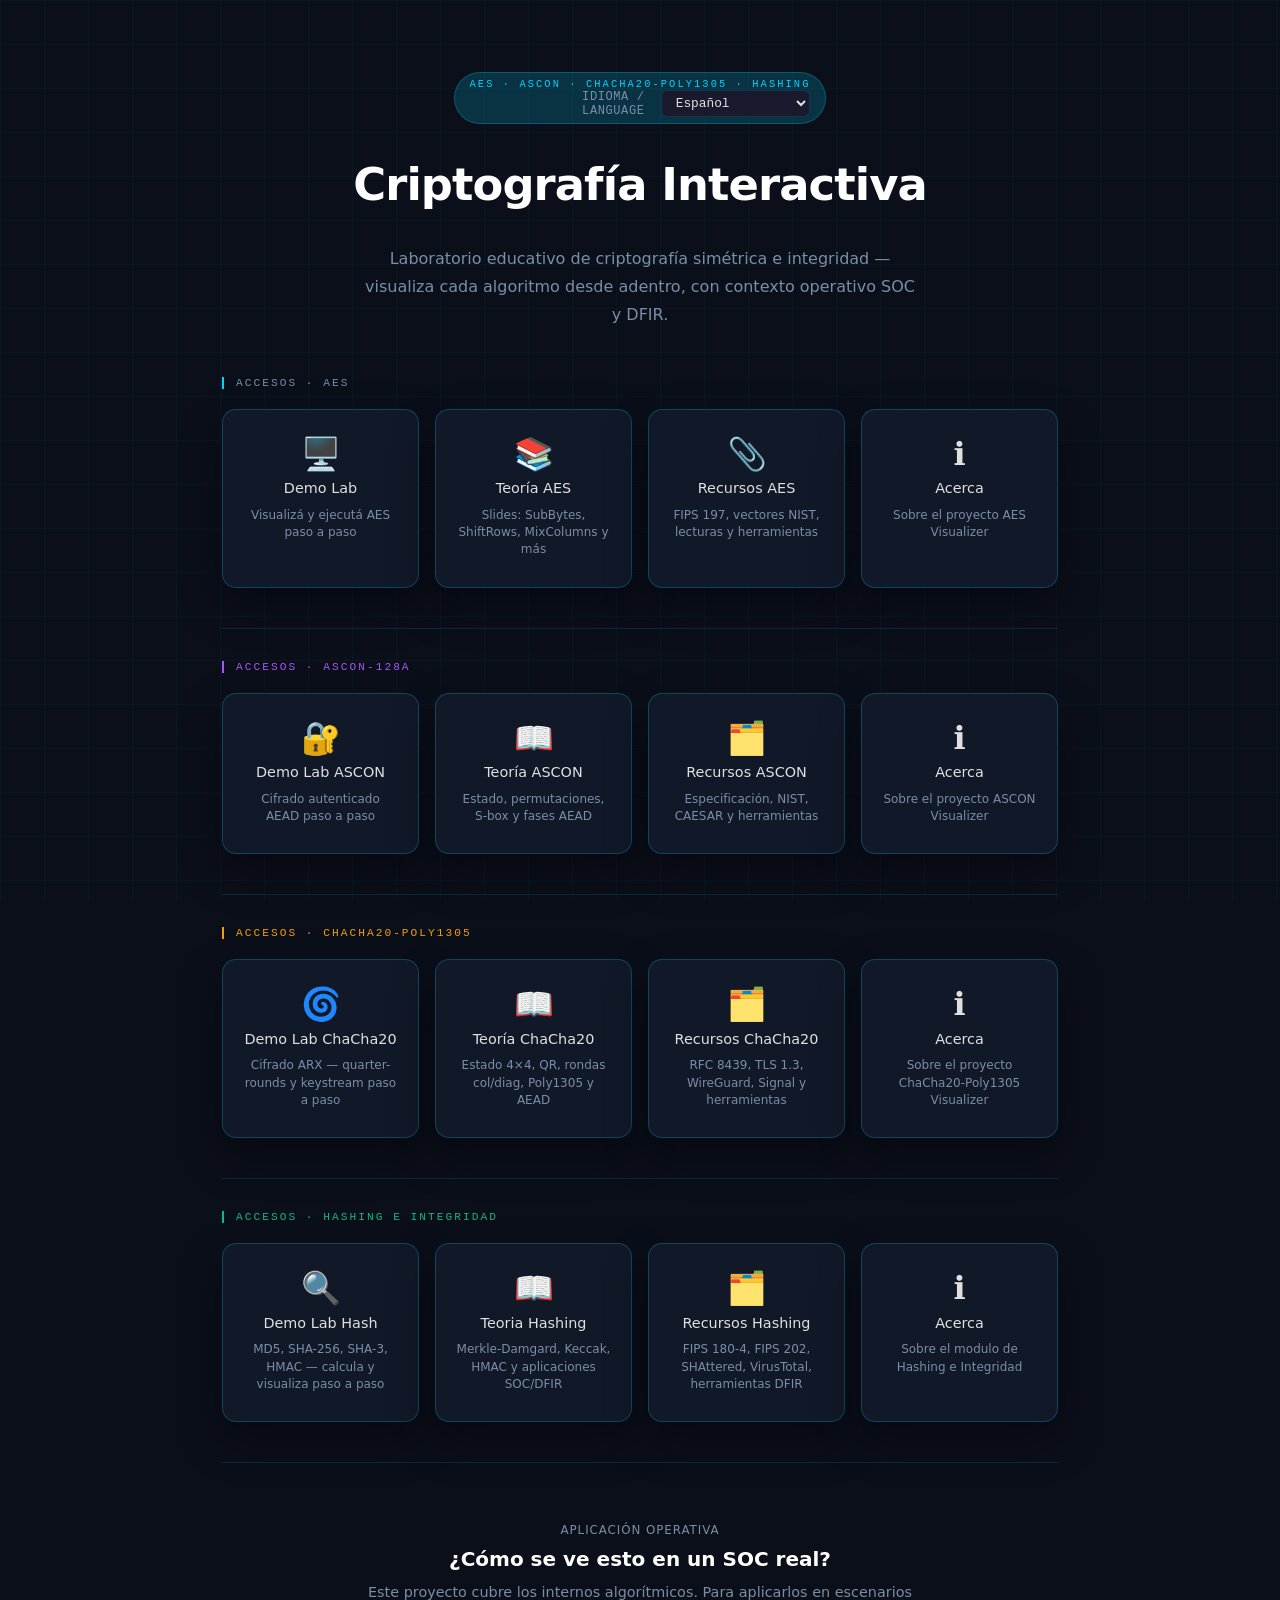
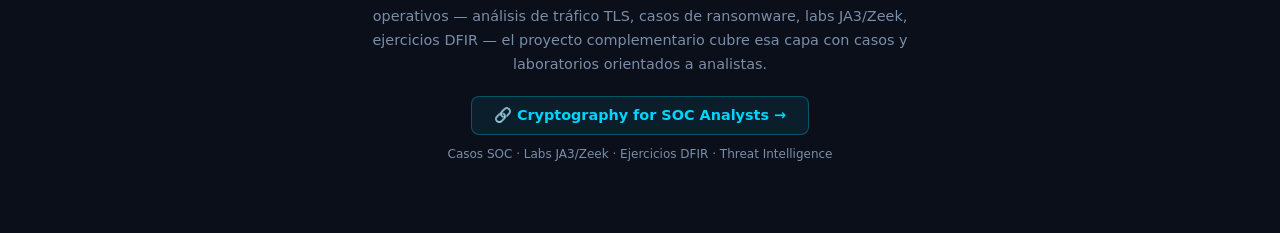
==== web/index.html @ 9fea6816 "feat: initial release — 4 módulos criptografía interactiva con KaTeX" ====
<!DOCTYPE html>
<html lang="es">
<head>
  <meta charset="UTF-8">
  <meta name="viewport" content="width=device-width, initial-scale=1.0">
  <title>Criptografía Interactiva — AES · ASCON · ChaCha20 · Hashing</title>
  <link rel="stylesheet" href="styles.css">
  <script defer src="i18n.js"></script>
</head>
<body>

  <div class="bg-grid" aria-hidden="true"></div>

  <div class="container">

    <!-- ── Sección AES ── -->
    <header class="hero">
      <div class="hero-badge">AES &middot; ASCON &middot; ChaCha20-Poly1305 &middot; Hashing</div>
      <h1>Criptografía Interactiva</h1>
      <p>Laboratorio educativo de criptografía simétrica e integridad — visualiza cada algoritmo desde adentro, con contexto operativo SOC y DFIR.</p>
    </header>

    <main>
      <p class="accesos-label">Accesos · AES</p>
      <nav class="card-grid">

        <a href="aes-demo.html" class="card">
          <span class="card-icon">🖥️</span>
          <span class="card-label">Demo Lab</span>
          <span class="card-desc">Visualizá y ejecutá AES paso a paso</span>
        </a>

        <a href="aes-teoria.html" class="card">
          <span class="card-icon">📚</span>
          <span class="card-label">Teoría AES</span>
          <span class="card-desc">Slides: SubBytes, ShiftRows, MixColumns y más</span>
        </a>

        <a href="aes-recursos.html" class="card">
          <span class="card-icon">📎</span>
          <span class="card-label">Recursos AES</span>
          <span class="card-desc">FIPS 197, vectores NIST, lecturas y herramientas</span>
        </a>

        <button class="card" onclick="document.getElementById('modal-aes').classList.add('open')">
          <span class="card-icon">ℹ️</span>
          <span class="card-label">Acerca</span>
          <span class="card-desc">Sobre el proyecto AES Visualizer</span>
        </button>

      </nav>

      <!-- ── Separador ── -->
      <hr class="hub-divider">

      <!-- ── Sección ASCON ── -->
      <p class="accesos-label accesos-label--ascon">Accesos · ASCON-128a</p>
      <nav class="card-grid">

        <a href="ascon-demo.html" class="card card--ascon">
          <span class="card-icon">🔐</span>
          <span class="card-label">Demo Lab ASCON</span>
          <span class="card-desc">Cifrado autenticado AEAD paso a paso</span>
        </a>

        <a href="ascon-teoria.html" class="card card--ascon">
          <span class="card-icon">📖</span>
          <span class="card-label">Teoría ASCON</span>
          <span class="card-desc">Estado, permutaciones, S-box y fases AEAD</span>
        </a>

        <a href="ascon-recursos.html" class="card card--ascon">
          <span class="card-icon">🗂️</span>
          <span class="card-label">Recursos ASCON</span>
          <span class="card-desc">Especificación, NIST, CAESAR y herramientas</span>
        </a>

        <button class="card card--ascon" onclick="document.getElementById('modal-ascon').classList.add('open')">
          <span class="card-icon">ℹ️</span>
          <span class="card-label">Acerca</span>
          <span class="card-desc">Sobre el proyecto ASCON Visualizer</span>
        </button>

      </nav>

      <!-- ── Separador ── -->
      <hr class="hub-divider">

      <!-- ── Sección ChaCha20-Poly1305 ── -->
      <p class="accesos-label accesos-label--chacha">Accesos · ChaCha20-Poly1305</p>
      <nav class="card-grid">

        <a href="chacha20-demo.html" class="card card--chacha">
          <span class="card-icon">🌀</span>
          <span class="card-label">Demo Lab ChaCha20</span>
          <span class="card-desc">Cifrado ARX — quarter-rounds y keystream paso a paso</span>
        </a>

        <a href="chacha20-teoria.html" class="card card--chacha">
          <span class="card-icon">📖</span>
          <span class="card-label">Teoría ChaCha20</span>
          <span class="card-desc">Estado 4×4, QR, rondas col/diag, Poly1305 y AEAD</span>
        </a>

        <a href="chacha20-recursos.html" class="card card--chacha">
          <span class="card-icon">🗂️</span>
          <span class="card-label">Recursos ChaCha20</span>
          <span class="card-desc">RFC 8439, TLS 1.3, WireGuard, Signal y herramientas</span>
        </a>

        <button class="card card--chacha" onclick="document.getElementById('modal-chacha').classList.add('open')">
          <span class="card-icon">ℹ️</span>
          <span class="card-label">Acerca</span>
          <span class="card-desc">Sobre el proyecto ChaCha20-Poly1305 Visualizer</span>
        </button>

      </nav>

      <!-- ── Separador ── -->
      <hr class="hub-divider">

      <!-- ── Sección Hashing ── -->
      <p class="accesos-label accesos-label--hash">Accesos · Hashing e Integridad</p>
      <nav class="card-grid">

        <a href="hash-demo.html" class="card card--hash">
          <span class="card-icon">🔍</span>
          <span class="card-label">Demo Lab Hash</span>
          <span class="card-desc">MD5, SHA-256, SHA-3, HMAC — calcula y visualiza paso a paso</span>
        </a>

        <a href="hash-teoria.html" class="card card--hash">
          <span class="card-icon">📖</span>
          <span class="card-label">Teoria Hashing</span>
          <span class="card-desc">Merkle-Damgard, Keccak, HMAC y aplicaciones SOC/DFIR</span>
        </a>

        <a href="hash-recursos.html" class="card card--hash">
          <span class="card-icon">🗂️</span>
          <span class="card-label">Recursos Hashing</span>
          <span class="card-desc">FIPS 180-4, FIPS 202, SHAttered, VirusTotal, herramientas DFIR</span>
        </a>

        <button class="card card--hash" onclick="document.getElementById('modal-hash').classList.add('open')">
          <span class="card-icon">ℹ️</span>
          <span class="card-label">Acerca</span>
          <span class="card-desc">Sobre el modulo de Hashing e Integridad</span>
        </button>

      </nav>

      <!-- ── Sección puente — proyecto complementario ── -->
      <hr class="hub-divider">

      <div style="text-align:center;padding:28px 16px 8px">
        <p style="font-size:.74rem;text-transform:uppercase;letter-spacing:.08em;color:var(--muted);margin-bottom:10px">
          Aplicación operativa
        </p>
        <h2 style="font-size:1.25rem;font-weight:700;margin-bottom:10px">
          ¿Cómo se ve esto en un SOC real?
        </h2>
        <p style="color:var(--muted);font-size:.9rem;max-width:560px;margin:0 auto 20px;line-height:1.65">
          Este proyecto cubre los internos algorítmicos. Para aplicarlos en escenarios operativos —
          análisis de tráfico TLS, casos de ransomware, labs JA3/Zeek, ejercicios DFIR —
          el proyecto complementario cubre esa capa con casos y laboratorios orientados a analistas.
        </p>
        <a href="https://xavimape.github.io/clase-criptografia/index.html"
           target="_blank" rel="noopener"
           style="display:inline-flex;align-items:center;gap:8px;background:rgba(0,212,255,.08);border:1px solid rgba(0,212,255,.3);color:var(--accent);text-decoration:none;padding:10px 22px;border-radius:8px;font-weight:600;font-size:.9rem;transition:background .15s"
           onmouseover="this.style.background='rgba(0,212,255,.15)'"
           onmouseout="this.style.background='rgba(0,212,255,.08)'">
          🔗 Cryptography for SOC Analysts →
        </a>
        <p style="font-size:.75rem;color:var(--muted);margin-top:12px">
          Casos SOC · Labs JA3/Zeek · Ejercicios DFIR · Threat Intelligence
        </p>
      </div>

    </main>

  </div>

  <!-- ── Modal Acerca AES ── -->
  <div class="modal-overlay" id="modal-aes"
       onclick="if(event.target===this)this.classList.remove('open')">
    <div class="modal-box">
      <button class="modal-close" onclick="document.getElementById('modal-aes').classList.remove('open')" aria-label="Cerrar">×</button>
      <div class="hero-badge">Acerca del proyecto</div>
      <h2>AES Visualizer</h2>
      <div class="prose">
        <p>
          Laboratorio educativo para comprender el funcionamiento interno del
          Advanced Encryption Standard. El objetivo es hacer visible lo que AES
          hace a cada byte en cada ronda: cómo la S-box transforma cada valor,
          cómo ShiftRows redistribuye posiciones, qué hace MixColumns sobre GF(2⁸)
          y cómo AddRoundKey incorpora el material de clave.
        </p>
        <p>
          El modo <strong>Comparación</strong> permite observar el <em>efecto avalancha</em>:
          un cambio de un solo bit en la clave o el plaintext produce diferencias que se
          propagan hasta afectar prácticamente todos los bits del ciphertext al finalizar
          las rondas.
        </p>
        <p>
          Funciona completamente en el navegador — sin backend, sin dependencias externas.
          Implementación pura en JavaScript, matemáticamente equivalente
          a la versión Python/Tkinter de escritorio.
        </p>
      </div>
    </div>
  </div>

  <!-- ── Modal Acerca ASCON ── -->
  <div class="modal-overlay" id="modal-ascon"
       onclick="if(event.target===this)this.classList.remove('open')">
    <div class="modal-box" style="border-color: var(--accent-ascon-border);">
      <button class="modal-close" onclick="document.getElementById('modal-ascon').classList.remove('open')" aria-label="Cerrar">×</button>
      <div class="hero-badge hero-badge--ascon">Acerca del proyecto</div>
      <h2>ASCON-128a Visualizer</h2>
      <div class="prose">
        <p>
          Laboratorio educativo para comprender el cifrado autenticado ASCON-128a
          (AEAD — Authenticated Encryption with Associated Data). Ganador de la
          competencia CAESAR 2019 y finalista del proceso NIST Lightweight Cryptography.
        </p>
        <p>
          ASCON opera sobre un estado interno de 320 bits dividido en cinco registros
          de 64 bits (x0–x4). Las permutaciones <strong>pa</strong> (12 rondas) y
          <strong>pb</strong> (6 rondas) aplican constante de ronda, S-box de 5 bits
          y capa de difusión lineal para lograr confusión y difusión.
        </p>
        <p>
          El visualizador permite observar cada fase: Inicialización, Absorción de
          Datos Asociados, Cifrado y Finalización, con el estado interno visible
          en cada paso. Sin backend, sin dependencias externas.
        </p>
      </div>
    </div>
  </div>


  <!-- ── Modal Acerca ChaCha20 ── -->
  <div class="modal-overlay" id="modal-chacha"
       onclick="if(event.target===this)this.classList.remove('open')">
    <div class="modal-box" style="border-color: var(--accent-chacha-border);">
      <button class="modal-close" onclick="document.getElementById('modal-chacha').classList.remove('open')" aria-label="Cerrar">×</button>
      <div class="hero-badge hero-badge--chacha">Acerca del proyecto</div>
      <h2>ChaCha20-Poly1305 Visualizer</h2>
      <div class="prose">
        <p>
          Laboratorio educativo para comprender el cifrado AEAD ChaCha20-Poly1305,
          estándar IETF (RFC 8439) utilizado en TLS 1.3, WireGuard y Signal.
        </p>
        <p>
          ChaCha20 opera sobre un estado de 16 palabras de 32 bits usando únicamente
          sumas, rotaciones y XOR (ARX). Poly1305 proporciona autenticación mediante
          evaluación polinomial en GF(2¹³⁰ − 5).
        </p>
        <p>
          El visualizador muestra cada double-round (columnas + diagonales) sobre la
          matriz 4×4, permitiendo observar cómo un cambio de 1 bit en la clave se
          propaga a todo el estado en pocas rondas.
        </p>
      </div>
    </div>
  </div>


  <!-- ── Modal Acerca Hash ── -->
  <div class="modal-overlay" id="modal-hash"
       onclick="if(event.target===this)this.classList.remove('open')">
    <div class="modal-box" style="border-color: var(--accent-hash-border);">
      <button class="modal-close" onclick="document.getElementById('modal-hash').classList.remove('open')" aria-label="Cerrar">×</button>
      <div class="hero-badge" style="background:rgba(16,185,129,0.12);border-color:rgba(16,185,129,0.3);color:var(--accent-hash)">Acerca del proyecto</div>
      <h2>Hashing e Integridad</h2>
      <div class="prose">
        <p>
          Laboratorio educativo para comprender el funcionamiento interno de las
          funciones hash criptograficas: MD5, SHA-256, SHA3-256 y HMAC-SHA256.
        </p>
        <p>
          El modulo incluye visualizacion paso a paso del proceso de hashing,
          demostracion del <strong>efecto avalancha</strong> (como 1 bit de diferencia
          en la entrada cambia ~50% del digest), y una guia sobre el rol del hashing
          en contextos operativos: IOCs en threat intel, cadena de custodia DFIR,
          deteccion por hash en SIEM/EDR y HMAC en autenticacion de APIs.
        </p>
        <p>
          Las implementaciones son pedagogicas y no deben usarse en produccion.
          Para produccion usar <code>hashlib</code>, OpenSSL o la Web Crypto API.
        </p>
      </div>
    </div>
  </div>

</body>
</html>
                                                                                                                                                                                                                                                                                                                                                                                                                                                                                                                                                                                                                                                                                                                                                                                                                                                                                                                                                                                                                                                                                                                                                                                                                                                                                                                                                                                                                                                                                                                                                                                                                                                                                                                                                                                                                                                                                                                                                                                                                                                                                                                                                                                                                                                                                                                                                                                                                                                                                                                                                                                                                                                                                                                                                                                                                                                                                                                                                                                                                                                                                                                                                                                                                                                                                                                                                                                                                                                                                                                                                                                                                                                                                                                                                                                                                                                                                                                                                                                                                                                                                                                                                                                                                                                                                                                                                                                                                                                                                                                                                                                                                                                                                                                                                                                                                                                                                                                                                                                                                                                                                                                                                                                                                                                                                                                                                                                                                                                                                                                                                                                                                                                                                                                                                                                                                                                                                                                                                                                                                                                                                                                                                                                                                                                                                                                                                                                              
---- web/styles.css ----
/* =============================================
   AES Visualizer — Estilos globales
   Tema: Dark Cyber / Terminal
   Coherente con clase-criptografia (xavimape)
   ============================================= */

:root {
  /* Paleta idéntica a clase-criptografia */
  --bg:            #0b0f1a;
  --bg2:           #111827;
  --panel:         rgba(17, 24, 39, 0.85);
  --panel-strong:  rgba(12, 18, 28, 0.96);
  --accent:        #00d4ff;
  --accent-glow:   rgba(0, 212, 255, 0.18);
  --accent-border: rgba(0, 212, 255, 0.25);
  --accent-2:      #f6c177;
  --danger:        #f17a7a;
  --ok:            #82d173;
  --text:          #e0e0e0;
  --text-white:    #ffffff;
  --muted:         #7a8ea8;
  --line:          rgba(0, 212, 255, 0.14);
  --shadow:        0 18px 42px rgba(0, 0, 0, 0.4);
  --radius:        14px;
  --mono:          'Consolas', 'Courier New', monospace;
  --sans:          'Segoe UI', system-ui, -apple-system, sans-serif;
  color-scheme: dark;
}

/* ── Reset ── */
*, *::before, *::after {
  box-sizing: border-box;
  margin: 0;
  padding: 0;
}

/* ── Base ── */
body {
  font-family: var(--sans);
  background-color: var(--bg);
  color: var(--text);
  min-height: 100vh;
  overflow-x: hidden;
  -webkit-font-smoothing: antialiased;
}

a {
  color: var(--accent);
  text-decoration: none;
  transition: color 0.2s ease;
}
a:hover { color: var(--text-white); }

/* ── Fondo cuadrícula cyber (idéntico a clase-criptografia) ── */
.bg-grid {
  position: fixed;
  inset: 0;
  background-image:
    linear-gradient(rgba(0, 212, 255, 0.04) 1px, transparent 1px),
    linear-gradient(90deg, rgba(0, 212, 255, 0.04) 1px, transparent 1px);
  background-size: 44px 44px;
  pointer-events: none;
  z-index: 0;
}

/* ── Contenedor principal ── */
.page-shell {
  position: relative;
  z-index: 1;
  width: min(1480px, calc(100% - 32px));
  margin: 0 auto;
  padding: 32px 0 56px;
}

/* ── Hero ── */
.hero {
  display: flex;
  justify-content: space-between;
  gap: 20px;
  align-items: flex-end;
  padding: 20px 0 28px;
}

/* Back link al repo padre */
.section-back {
  display: inline-flex;
  align-items: center;
  gap: 0.35rem;
  margin-bottom: 1.25rem;
  font-family: var(--mono);
  font-size: 0.7rem;
  letter-spacing: 0.1em;
  text-transform: uppercase;
  color: var(--muted);
  text-decoration: none;
  transition: color 0.2s ease;
}
.section-back:hover { color: var(--accent); }

/* Badge estilo terminal */
.hero-badge {
  display: inline-block;
  font-family: var(--mono);
  font-size: 0.65rem;
  letter-spacing: 0.2em;
  color: var(--accent);
  border: 1px solid var(--accent-border);
  background: var(--accent-glow);
  padding: 0.3rem 0.9rem;
  border-radius: 2rem;
  margin-bottom: 1rem;
  text-transform: uppercase;
}

.eyebrow {
  margin: 0 0 8px;
  text-transform: uppercase;
  letter-spacing: 0.22em;
  color: var(--accent);
  font-size: 0.78rem;
}

h1 {
  font-size: clamp(2rem, 4vw, 3.2rem);
  font-weight: 700;
  color: var(--text-white);
  letter-spacing: -0.02em;
  line-height: 1.1;
}

.hero-copy {
  max-width: 70ch;
  color: var(--muted);
  line-height: 1.65;
  margin: 14px 0 0;
  font-size: 0.98rem;
}

.hero-tools {
  display: grid;
  gap: 12px;
  justify-items: end;
}

.lang-switch,
.speed-control,
.field-grid label {
  display: grid;
  gap: 8px;
}

/* ── Formularios ── */
select, input, button { font: inherit; }

select, input {
  width: 100%;
  padding: 11px 12px;
  border: 1px solid var(--line);
  border-radius: 10px;
  color: var(--text);
  background: rgba(4, 12, 20, 0.78);
  outline: none;
  transition: border-color 0.2s ease, box-shadow 0.2s ease;
}
input:focus, select:focus {
  border-color: rgba(0, 212, 255, 0.7);
  box-shadow: 0 0 0 3px rgba(0, 212, 255, 0.1);
}

/* ── Layout principal ── */
.layout {
  display: grid;
  gap: 18px;
  grid-template-columns: 1.06fr 1.35fr;
  align-items: start;
}

/* ── Tabs ── */
.tabs {
  grid-column: 1 / -1;
  display: flex;
  flex-wrap: wrap;
  gap: 10px;
}

.tab-btn {
  border: 1px solid var(--line);
  background: rgba(255, 255, 255, 0.04);
  color: var(--text);
  border-radius: 999px;
  padding: 10px 20px;
  cursor: pointer;
  transition: border-color 0.2s, background 0.2s, color 0.2s;
}
.tab-btn:hover {
  border-color: var(--accent-border);
  background: var(--accent-glow);
  color: var(--text-white);
}
.tab-btn.active {
  border-color: rgba(0, 212, 255, 0.55);
  background: rgba(0, 212, 255, 0.14);
  color: var(--accent);
}

/* ── Cards ── */
.card, .mini-card {
  border: 1px solid var(--line);
  border-radius: var(--radius);
  background: linear-gradient(180deg, var(--panel), var(--panel-strong));
  box-shadow: var(--shadow);
  backdrop-filter: blur(12px);
}
.card { padding: 18px; }

/* Columnas del grid */
.controls, .compare { grid-column: 1; }
.viz, .guide        { grid-column: 2; }
.glossary           { grid-column: 1 / -1; }
.learn-tabs         { grid-column: 1 / -1; }
.guide              { min-height: 300px; }

/* ── Campos ── */
.field-grid {
  display: grid;
  gap: 14px;
  grid-template-columns: repeat(2, minmax(0, 1fr));
}
.span-2 { grid-column: span 2; }

/* ── Botones ── */
.button-row {
  display: flex;
  flex-wrap: wrap;
  gap: 10px;
  margin-top: 14px;
}
.button-row.compact { margin-top: 0; }

button {
  border: 1px solid var(--line);
  background: rgba(255, 255, 255, 0.04);
  color: var(--text);
  border-radius: 10px;
  padding: 10px 14px;
  cursor: pointer;
  transition: transform 0.15s ease, border-color 0.15s ease, background 0.15s ease;
}
button:hover {
  transform: translateY(-1px);
  border-color: var(--accent-border);
  background: var(--accent-glow);
}
button.primary {
  background: linear-gradient(135deg, rgba(0, 212, 255, 0.22), rgba(246, 193, 119, 0.14));
  border-color: rgba(0, 212, 255, 0.38);
}

/* ── Sección cabecera ── */
.section-head {
  display: flex;
  justify-content: space-between;
  gap: 12px;
  align-items: center;
  margin-bottom: 14px;
}

h2 {
  font-size: 1rem;
  font-weight: 600;
  color: var(--text-white);
}

h3 {
  font-size: 0.85rem;
  font-weight: 600;
  color: var(--accent);
  margin-bottom: 6px;
}

/* ── Status pills ── */
.status-row {
  display: flex;
  flex-wrap: wrap;
  gap: 10px;
  margin: 12px 0 14px;
}
.status-pill {
  padding: 8px 12px;
  border-radius: 999px;
  border: 1px solid var(--line);
  background: rgba(255, 255, 255, 0.03);
  color: var(--muted);
  font-family: var(--mono);
  font-size: 0.85rem;
}

/* ── Chips ── */
.chip-row {
  display: flex;
  flex-wrap: wrap;
  gap: 10px;
}
.chip {
  padding: 6px 12px;
  border: 1px solid var(--line);
  border-radius: 999px;
  background: rgba(255, 255, 255, 0.03);
  color: var(--muted);
  font-size: 0.85rem;
}

/* ── Matrix / visualización ── */
.matrix-grid {
  display: grid;
  grid-template-columns: 1fr 160px 1fr;
  gap: 14px;
}
.matrix-panel, .mini-card { padding: 14px; }
.arrow-panel {
  display: grid;
  place-items: center;
  gap: 10px;
  text-align: center;
}
.arrow { font-size: 1.7rem; color: var(--accent); }
.phase-tag {
  color: var(--accent-2);
  font-weight: 700;
  letter-spacing: 0.04em;
  text-transform: uppercase;
  font-size: 0.82rem;
}
.matrix {
  font-family: var(--mono);
  font-size: 0.92rem;
  line-height: 1.7;
  white-space: pre;
  overflow-x: auto;
  margin: 8px 0 0;
  color: #a8d8ea;
}
.subgrid {
  display: grid;
  gap: 14px;
  grid-template-columns: 1fr 1.15fr;
  margin-top: 14px;
}

/* ── Prose ── */
.prose {
  color: var(--muted);
  line-height: 1.72;
  font-size: 0.95rem;
}
.prose p { margin: 0 0 10px; }
.prose a { color: var(--accent); }

/* ── Changes ── */
.changes { display: grid; gap: 8px; }
.change-item {
  padding: 10px 12px;
  border: 1px solid var(--line);
  border-radius: 10px;
  background: rgba(255, 255, 255, 0.03);
  font-family: var(--mono);
  font-size: 0.85rem;
}

/* ── Compare output ── */
.compare-grid { margin-top: 8px; }
.output {
  margin-top: 14px;
  padding: 14px;
  border-radius: 12px;
  border: 1px solid var(--line);
  background: rgba(4, 12, 20, 0.82);
  font-family: var(--mono);
  font-size: 0.85rem;
  white-space: pre-wrap;
  min-height: 200px;
  color: #a8d8ea;
}

/* ── Learn sub-nav ── */
.learn-tabs {
  /* La visibilidad se controla únicamente con el atributo hidden en tabs.js */
  flex-wrap: wrap;
  gap: 10px;
  margin-bottom: 4px;
}
.learn-btn {
  border: 1px solid var(--line);
  background: rgba(255, 255, 255, 0.04);
  color: var(--text);
  border-radius: 999px;
  padding: 8px 16px;
  cursor: pointer;
  transition: border-color 0.2s, background 0.2s, color 0.2s;
}
.learn-btn:hover {
  border-color: var(--accent-border);
  background: var(--accent-glow);
}
.learn-btn.active {
  border-color: rgba(0, 212, 255, 0.55);
  background: rgba(0, 212, 255, 0.12);
  color: var(--accent);
}

/* ── Glosario ── */
.glossary-tools {
  margin: 8px 0 14px;
  display: grid;
  gap: 12px;
}
.glossary-filter { display: grid; gap: 8px; }
.category-row {
  display: flex;
  flex-wrap: wrap;
  gap: 10px;
}
.category-btn {
  border: 1px solid var(--line);
  background: rgba(255, 255, 255, 0.04);
  color: var(--text);
  border-radius: 999px;
  padding: 7px 12px;
  cursor: pointer;
  transition: border-color 0.2s, background 0.2s, color 0.2s;
}
.category-btn.active {
  border-color: rgba(0, 212, 255, 0.55);
  background: rgba(0, 212, 255, 0.12);
  color: var(--accent);
}
.glossary-grid {
  display: grid;
  gap: 14px;
  grid-template-columns: repeat(auto-fit, minmax(260px, 1fr));
}

/* ── Guía educativa ── */
.guide-content { display: grid; gap: 14px; }
.guide-card {
  border: 1px solid var(--line);
  border-radius: 14px;
  padding: 14px;
  background: rgba(255, 255, 255, 0.02);
}
.guide-card h3 { margin-bottom: 8px; }
.glossary-card {
  display: grid;
  gap: 10px;
  border: 1px solid var(--line);
  border-radius: 14px;
  padding: 14px;
  background: rgba(255, 255, 255, 0.02);
}
.glossary-card h3 {
  display: flex;
  align-items: center;
  gap: 8px;
}
.tag {
  padding: 4px 8px;
  border-radius: 999px;
  background: rgba(0, 212, 255, 0.12);
  color: var(--accent);
  font-size: 0.75rem;
  border: 1px solid rgba(0, 212, 255, 0.2);
}
.formula {
  padding: 10px 12px;
  border-left: 3px solid var(--accent);
  background: rgba(0, 212, 255, 0.06);
  border-radius: 0 8px 8px 0;
  font-family: var(--mono);
  font-size: 0.85rem;
  overflow-x: auto;
  color: #a8d8ea;
}

/* ═══════════════════════════════════════════════
   HUB PAGE — estilos tipo clase-criptografia
   ═══════════════════════════════════════════════ */

/* Contenedor hub (más estrecho que page-shell) */
.container {
  position: relative;
  z-index: 1;
  max-width: 900px;
  margin: 0 auto;
  padding: 4.5rem 2rem 4rem;
}

/* Hero hub */
.container .hero {
  text-align: center;
  flex-direction: column;
  align-items: center;
  padding: 0 0 3rem;
  margin-bottom: 0;
}

.container h1 {
  font-size: clamp(1.8rem, 5vw, 2.8rem);
  margin-bottom: 1rem;
}

.container .hero p {
  max-width: 560px;
  margin: 0 auto;
  color: var(--muted);
  font-size: 1rem;
  line-height: 1.75;
}

/* Sección ACCESOS — label estilo terminal */
.accesos-label {
  font-family: var(--mono);
  font-size: 0.7rem;
  font-weight: 400;
  text-transform: uppercase;
  letter-spacing: 0.18em;
  color: var(--muted);
  margin-bottom: 1.25rem;
  padding-left: 0.75rem;
  border-left: 2px solid var(--accent);
  line-height: normal;
}

/* Card grid (hub + recursos) */
.card-grid {
  display: grid;
  grid-template-columns: repeat(auto-fill, minmax(190px, 1fr));
  gap: 1rem;
  list-style: none;
}

/* Card individual */
.card-grid .card {
  display: flex;
  flex-direction: column;
  align-items: center;
  gap: 0.65rem;
  padding: 1.75rem 1.25rem;
  background: var(--bg2);
  border: 1px solid var(--accent-border);
  border-radius: var(--radius);
  color: var(--text);
  text-decoration: none;
  text-align: center;
  cursor: pointer;
  font: inherit;
  transition: transform 0.22s ease, box-shadow 0.22s ease,
              background 0.22s ease, border-color 0.22s ease;
  position: relative;
  overflow: hidden;
}
.card-grid .card::after {
  content: '';
  position: absolute;
  inset: 0;
  background: linear-gradient(135deg, var(--accent-glow), transparent 60%);
  opacity: 0;
  transition: opacity 0.22s ease;
  border-radius: var(--radius);
}
.card-grid .card:hover {
  background: rgba(17, 24, 39, 0.95);
  border-color: var(--accent);
  transform: translateY(-4px);
  box-shadow: 0 10px 35px rgba(0, 212, 255, 0.16);
  color: var(--text-white);
}
.card-grid .card:hover::after { opacity: 1; }

.card-icon { font-size: 2rem; line-height: 1; position: relative; z-index: 1; }
.card-num  {
  font-family: var(--mono);
  font-size: 0.65rem;
  letter-spacing: 0.12em;
  color: var(--muted);
  position: relative;
  z-index: 1;
}
.card-label {
  font-size: 0.9rem;
  font-weight: 500;
  position: relative;
  z-index: 1;
}
.card-desc {
  font-size: 0.75rem;
  color: var(--muted);
  line-height: 1.45;
  position: relative;
  z-index: 1;
}
.card-grid .card:hover .card-desc { color: rgba(224,224,224,0.8); }

/* Variante secundaria */
.card--secondary { border-style: dashed; opacity: 0.75; }
.card--secondary:hover { opacity: 1; }

/* Sección recursos */
.recursos-section { margin-bottom: 2.5rem; }

/* ── MODAL ── */
.modal-overlay {
  position: fixed;
  inset: 0;
  background: rgba(0, 0, 0, 0.72);
  backdrop-filter: blur(4px);
  z-index: 200;
  display: flex;
  align-items: center;
  justify-content: center;
  opacity: 0;
  pointer-events: none;
  transition: opacity 0.25s ease;
}
.modal-overlay.open {
  opacity: 1;
  pointer-events: all;
}
.modal-box {
  background: linear-gradient(160deg, #111827, #0d1520);
  border: 1px solid var(--accent-border);
  border-radius: var(--radius);
  padding: 2rem 2.25rem;
  max-width: 560px;
  width: 92%;
  position: relative;
  box-shadow: 0 32px 64px rgba(0,0,0,0.55);
  animation: modal-in 0.2s ease;
}
@keyframes modal-in {
  from { transform: translateY(16px); opacity: 0; }
  to   { transform: translateY(0);    opacity: 1; }
}
.modal-close {
  position: absolute;
  top: 0.9rem;
  right: 1rem;
  background: none;
  border: none;
  color: var(--muted);
  font-size: 1.4rem;
  cursor: pointer;
  line-height: 1;
  padding: 0.2rem 0.4rem;
  border-radius: 4px;
  transition: color 0.2s, background 0.2s;
}
.modal-close:hover { color: var(--text-white); background: rgba(255,255,255,0.08); }

/* ── SLIDES ── */
.slides-shell {
  position: relative;
  z-index: 1;
  width: min(900px, calc(100% - 32px));
  margin: 0 auto;
  padding: 32px 0 64px;
  min-height: 100vh;
  display: flex;
  flex-direction: column;
}
.slide {
  display: none;
  flex: 1;
  flex-direction: column;
  gap: 1.5rem;
}
.slide.active { display: flex; }
.slide-header {
  display: flex;
  align-items: center;
  gap: 1rem;
  padding-bottom: 1rem;
  border-bottom: 1px solid var(--line);
}
.slide-num {
  font-family: var(--mono);
  font-size: 0.65rem;
  color: var(--muted);
  letter-spacing: 0.15em;
  white-space: nowrap;
}
.diagram-box {
  background: rgba(0, 212, 255, 0.04);
  border: 1px solid var(--accent-border);
  border-radius: var(--radius);
  padding: 1.25rem 1.5rem;
  font-family: var(--mono);
  font-size: 0.76rem;
  line-height: 1.7;
  color: var(--accent);
  overflow-x: auto;
  white-space: pre;        /* preserva formato ASCII art */
  -webkit-overflow-scrolling: touch;
  scrollbar-width: thin;
  scrollbar-color: var(--accent-border) transparent;
}
.diagram-box::-webkit-scrollbar { height: 6px; }
.diagram-box::-webkit-scrollbar-thumb { background: var(--accent-border); border-radius: 3px; }
.diagram-box::-webkit-scrollbar-track { background: transparent; }
.key-points { display: grid; gap: 0.9rem; }
.key-point {
  display: flex;
  gap: 0.75rem;
  align-items: flex-start;
  padding: 0.85rem 1rem;
  background: var(--bg2);
  border: 1px solid var(--line);
  border-radius: 10px;
  font-size: 0.9rem;
  line-height: 1.6;
}
.key-point strong { color: var(--accent); white-space: nowrap; }
.slide-nav {
  display: flex;
  align-items: center;
  justify-content: center;
  gap: 1rem;
  padding-top: 1.5rem;
  margin-top: auto;
}
.slide-nav-btn {
  background: var(--bg2);
  border: 1px solid var(--accent-border);
  color: var(--accent);
  font-family: var(--mono);
  font-size: 0.8rem;
  padding: 0.55rem 1.25rem;
  border-radius: 8px;
  cursor: pointer;
  transition: background 0.2s, color 0.2s;
}
.slide-nav-btn:hover:not(:disabled) { background: var(--accent); color: var(--bg); }
.slide-nav-btn:disabled { opacity: 0.35; cursor: default; }
.slide-dots {
  display: flex;
  gap: 0.5rem;
  align-items: center;
}
.slide-dot {
  width: 8px; height: 8px;
  border-radius: 50%;
  background: var(--line);
  border: 1px solid var(--accent-border);
  cursor: pointer;
  transition: background 0.2s, transform 0.2s;
}
.slide-dot.active {
  background: var(--accent);
  transform: scale(1.3);
}

/* ── ASCON accent ── */
:root {
  --accent-ascon:        #a855f7;
  --accent-ascon-glow:   rgba(168, 85, 247, 0.18);
  --accent-ascon-border: rgba(168, 85, 247, 0.28);
}

/* Hub: separador entre secciones */
.hub-divider {
  border: none;
  border-top: 1px solid var(--line);
  margin: 2.5rem 0 2rem;
}

/* Badge ASCON (color violeta) */
.hero-badge--ascon {
  color: var(--accent-ascon);
  border-color: var(--accent-ascon-border);
  background: var(--accent-ascon-glow);
}

/* Cards variante ASCON */
.card--ascon {
  border-color: var(--accent-ascon-border);
}
.card--ascon::after {
  background: linear-gradient(135deg, var(--accent-ascon-glow), transparent 60%);
}
.card--ascon:hover {
  border-color: var(--accent-ascon);
  box-shadow: 0 10px 35px rgba(168, 85, 247, 0.18);
}

/* Slides ASCON: usar accent violeta */
.slides-shell--ascon .slide-num        { color: var(--accent-ascon); }
.slides-shell--ascon .diagram-box      { color: var(--accent-ascon); background: rgba(168,85,247,0.04); border-color: var(--accent-ascon-border); }
.slides-shell--ascon .key-point strong { color: var(--accent-ascon); }
.slides-shell--ascon .slide-nav-btn    { color: var(--accent-ascon); border-color: var(--accent-ascon-border); }
.slides-shell--ascon .slide-nav-btn:hover:not(:disabled) { background: var(--accent-ascon); color: #fff; }
.slides-shell--ascon .slide-dot        { border-color: var(--accent-ascon-border); }
.slides-shell--ascon .slide-dot.active { background: var(--accent-ascon); }
.slides-shell--ascon .hero-badge       { color: var(--accent-ascon); border-color: var(--accent-ascon-border); background: var(--accent-ascon-glow); }
.slides-shell--ascon .section-back     { }
.slides-shell--ascon .section-back:hover { color: var(--accent-ascon); }
.slides-shell--ascon .slide-header     { border-color: var(--accent-ascon-border); }

/* ── Responsive ── */
@media (max-width: 700px) {
  .layout { grid-template-columns: 1fr; }
  .controls, .viz, .compare, .guide, .glossary, .learn-tabs { grid-column: 1; }
  .hero { flex-direction: column; align-items: flex-start; }
  .hero-tools { width: 100%; }
  .card-grid { grid-template-columns: 1fr 1fr; }
}
@media (max-width: 480px) {
  .card-grid { grid-template-columns: 1fr; }
}

/* Accesos label variante ASCON */
.accesos-label--ascon {
  color: var(--accent-ascon);
  border-color: var(--accent-ascon);
}

/* ── ASCON Demo: registros x0–x4 ── */
.ascon-state {
  display: grid;
  gap: 6px;
}
.ascon-reg {
  display: flex;
  align-items: center;
  gap: 0.6rem;
  padding: 0.45rem 0.75rem;
  background: rgba(168, 85, 247, 0.06);
  border: 1px solid var(--accent-ascon-border);
  border-radius: 8px;
  font-family: var(--mono);
  font-size: 0.78rem;
}
.ascon-reg-name {
  color: var(--accent-ascon);
  font-weight: 600;
  min-width: 1.6rem;
}
.ascon-reg-val { color: var(--text-white); flex: 1; letter-spacing: 0.04em; }
.ascon-reg-diff {
  font-size: 0.68rem;
  color: var(--accent-2);
  white-space: nowrap;
}
.ascon-reg--changed {
  background: rgba(168, 85, 247, 0.14);
  border-color: var(--accent-ascon);
  box-shadow: 0 0 0 1px var(--accent-ascon-glow);
}
.ascon-reg--changed .ascon-reg-val {
  color: var(--accent-ascon);
}

/* ── Fases ── */
.ascon-phases { display: grid; gap: 0.75rem; }
.ascon-phase-card {
  background: var(--bg2);
  border: 1px solid var(--accent-ascon-border);
  border-radius: var(--radius);
  padding: 1rem 1.25rem;
  transition: border-color 0.2s, box-shadow 0.2s;
  cursor: pointer;
}
.ascon-phase-card.active {
  border-color: var(--accent-ascon);
  box-shadow: 0 0 0 2px var(--accent-ascon-glow);
}
.ascon-phase-header {
  display: flex;
  align-items: center;
  gap: 0.6rem;
  margin-bottom: 0.6rem;
}
.ascon-phase-icon { font-size: 1.2rem; }
.ascon-phase-title {
  font-size: 0.88rem;
  font-weight: 600;
  color: var(--accent-ascon);
}
.ascon-phase-body { font-size: 0.82rem; line-height: 1.65; }
.phase-state-label {
  font-family: var(--mono);
  font-size: 0.72rem;
  color: var(--muted);
  margin: 0.4rem 0 0.2rem;
  text-transform: uppercase;
  letter-spacing: 0.08em;
}
.phase-note {
  color: var(--muted);
  font-style: italic;
  font-size: 0.78rem;
  margin: 0.3rem 0;
}
.ascon-phase-state { display: grid; gap: 3px; }
.ascon-tag-box {
  margin-top: 0.5rem;
  padding: 0.65rem 1rem;
  background: rgba(168, 85, 247, 0.08);
  border: 1px solid var(--accent-ascon-border);
  border-radius: 8px;
  font-family: var(--mono);
  font-size: 0.82rem;
  color: var(--accent-ascon);
  word-break: break-all;
}

/* ── Error banner ── */
.error-banner {
  padding: 0.6rem 0.9rem;
  background: rgba(241, 122, 122, 0.12);
  border: 1px solid rgba(241, 122, 122, 0.35);
  border-radius: 8px;
  color: var(--danger);
  font-size: 0.83rem;
  margin-bottom: 0.75rem;
}

/* ── Result panel ── */
.result-row {
  display: grid;
  gap: 0.5rem;
  margin-bottom: 1rem;
}
.result-field {
  display: flex;
  gap: 0.6rem;
  align-items: flex-start;
  font-family: var(--mono);
  font-size: 0.8rem;
}
.result-label {
  color: var(--muted);
  min-width: 5rem;
  padding-top: 0.1rem;
}
.result-val {
  color: var(--accent-ascon);
  word-break: break-all;
  flex: 1;
}

/* ── ASCON tab buttons (reusan base .tab-btn pero con accent ascon) ── */
.ascon-tab-btn {
  background: none;
  border: none;
  padding: 10px 18px;
  font: inherit;
  font-size: 0.85rem;
  color: var(--muted);
  cursor: pointer;
  border-bottom: 2px solid transparent;
  transition: color 0.2s, border-color 0.2s;
  letter-spacing: 0.04em;
}
.ascon-tab-btn:hover { color: var(--text); }
.ascon-tab-btn.active {
  color: var(--accent-ascon);
  border-bottom-color: var(--accent-ascon);
}
/* Aprender en modo overlay (guía desplegada sin cambiar tab activo) */
.ascon-tab-btn.guide-overlay {
  color: var(--accent-ascon);
  border-bottom: 2px dashed var(--accent-ascon);
  opacity: 0.75;
}
.ascon-learn-btn {
  background: none;
  border: none;
  padding: 7px 14px;
  font: inherit;
  font-size: 0.8rem;
  color: var(--muted);
  cursor: pointer;
  border-radius: 6px;
  transition: color 0.2s, background 0.2s;
}
.ascon-learn-btn:hover { color: var(--text); background: rgba(168,85,247,0.08); }
.ascon-learn-btn.active { color: var(--accent-ascon); background: rgba(168,85,247,0.14); }

/* ═══════════════════════════════════════════════════════════════
   CHACHA20-POLY1305 — Variables, badges, cards, matrix
   ══════════════════════════════════════════════════════════════ */

:root {
  --accent-chacha:        #f59e0b;
  --accent-chacha-glow:   rgba(245, 158, 11, 0.18);
  --accent-chacha-border: rgba(245, 158, 11, 0.28);
}

/* ── Badge y card ── */
.hero-badge--chacha {
  color: var(--accent-chacha);
  border-color: var(--accent-chacha-border);
  background: var(--accent-chacha-glow);
}
.card--chacha {
  border-color: var(--accent-chacha-border);
}
.card--chacha::after {
  background: linear-gradient(135deg, var(--accent-chacha-glow), transparent 60%);
}
.card--chacha:hover {
  border-color: var(--accent-chacha);
  box-shadow: 0 0 0 1px var(--accent-chacha-glow), var(--shadow-card);
}

/* ── Label accesos hub ── */
.accesos-label--chacha {
  color: var(--accent-chacha);
  border-left-color: var(--accent-chacha);
}

/* ── Slides overrides ── */
.slides-shell--chacha .slide-num        { color: var(--accent-chacha); }
.slides-shell--chacha .diagram-box      { color: var(--accent-chacha); background: rgba(245,158,11,0.04); border-color: var(--accent-chacha-border); }
.slides-shell--chacha .key-point strong { color: var(--accent-chacha); }
.slides-shell--chacha .hero-badge       { color: var(--accent-chacha); border-color: var(--accent-chacha-border); background: var(--accent-chacha-glow); }

/* ── Matriz 4×4 ChaCha20 ── */
.chacha-matrix {
  display: grid;
  grid-template-columns: repeat(4, 1fr);
  gap: 4px;
}
.chacha-matrix--compact {
  gap: 2px;
}
.chacha-cell {
  padding: 6px 4px;
  background: rgba(245, 158, 11, 0.05);
  border: 1px solid var(--accent-chacha-border);
  border-radius: 6px;
  font-family: var(--mono);
  font-size: 0.68rem;
  text-align: center;
  color: var(--text);
  letter-spacing: 0.03em;
  transition: background 0.15s, border-color 0.15s;
}
.chacha-cell--label {
  color: var(--muted);
  font-size: 0.6rem;
  background: transparent;
  border-color: transparent;
  padding-bottom: 2px;
}
.chacha-cell--active {
  background: rgba(245, 158, 11, 0.22);
  border-color: var(--accent-chacha);
  color: var(--accent-chacha);
  font-weight: 600;
}
.chacha-cell--changed {
  background: rgba(245, 158, 11, 0.13);
  border-color: var(--accent-chacha);
  color: var(--accent-chacha);
}
.chacha-cell--const  { color: #60a5fa; } /* azul — constantes "expa nd 3 2-by te k" */
.chacha-cell--key    { color: #34d399; } /* verde — key words */
.chacha-cell--nonce  { color: #f6c177; } /* naranja — counter + nonce */

/* ── Tab buttons ChaCha20 ── */
.chacha-tab-btn {
  background: none;
  border: none;
  padding: 10px 18px;
  font: inherit;
  font-size: 0.85rem;
  color: var(--muted);
  cursor: pointer;
  border-bottom: 2px solid transparent;
  transition: color 0.2s, border-color 0.2s;
  letter-spacing: 0.04em;
}
.chacha-tab-btn:hover { color: var(--text); }
.chacha-tab-btn.active {
  color: var(--accent-chacha);
  border-bottom-color: var(--accent-chacha);
}
.chacha-tab-btn.guide-overlay {
  color: var(--accent-chacha);
  border-bottom: 2px dashed var(--accent-chacha);
  opacity: 0.75;
}
.chacha-learn-btn {
  background: none;
  border: none;
  padding: 7px 14px;
  font: inherit;
  font-size: 0.8rem;
  color: var(--muted);
  cursor: pointer;
  border-radius: 6px;
  transition: color 0.2s, background 0.2s;
}
.chacha-learn-btn:hover  { color: var(--text); background: rgba(245,158,11,0.08); }
.chacha-learn-btn.active { color: var(--accent-chacha); background: rgba(245,158,11,0.14); }

/* ══════════════════════════════════════════════
   Módulo 4 — Hashing e Integridad (emerald)
   ══════════════════════════════════════════════ */
:root {
  --accent-hash:        #10b981;
  --accent-hash-glow:   rgba(16, 185, 129, 0.18);
  --accent-hash-border: rgba(16, 185, 129, 0.28);
}

.accesos-label--hash {
  color: var(--accent-hash);
  border-color: var(--accent-hash);
}

.card--hash {
  border-color: var(--accent-hash-border);
}
.card--hash::after {
  background: linear-gradient(135deg, var(--accent-hash-glow), transparent 60%);
}
.card--hash:hover {
  border-color: var(--accent-hash);
  box-shadow: 0 0 0 1px var(--accent-hash-glow), var(--shadow-card);
}

.slides-shell--hash .slide-num        { color: var(--accent-hash); }
.slides-shell--hash .diagram-box      { color: var(--accent-hash); background: rgba(16,185,129,0.04); border-color: var(--accent-hash-border); }
.slides-shell--hash .key-point strong { color: var(--accent-hash); }
.slides-shell--hash .hero-badge       { color: var(--accent-hash); border-color: var(--accent-hash-border); background: var(--accent-hash-glow); }

/* ── Callout técnico / operativo (desplegable) ────────────── */
.op-callout {
  grid-column: 1 / -1;
  border: 1px solid var(--line);
  border-left: 3px solid var(--op-accent, var(--accent));
  border-radius: 8px;
  margin-bottom: 4px;
  overflow: hidden;
}
.op-callout > summary {
  display: flex;
  align-items: center;
  justify-content: space-between;
  padding: 10px 16px;
  cursor: pointer;
  list-style: none;
  font-size: .76rem;
  font-weight: 700;
  text-transform: uppercase;
  letter-spacing: .07em;
  color: var(--op-accent, var(--accent));
  user-select: none;
  transition: background .15s;
}
.op-callout > summary::-webkit-details-marker { display: none; }
.op-callout > summary::marker              { display: none; }
.op-callout > summary:hover                { background: rgba(255,255,255,.03); }
.op-callout > summary::after {
  content: '›';
  font-size: 1.1rem;
  line-height: 1;
  color: var(--op-accent, var(--accent));
  opacity: .6;
  transition: transform .2s;
  flex-shrink: 0;
}
.op-callout[open] > summary::after        { transform: rotate(90deg); }
.op-callout[open]                         { border-left-width: 4px; }
.op-callout[open] > summary               { border-bottom: 1px solid var(--line); }

.op-callout-body {
  padding: 14px 16px 14px;
}
.op-callout-list {
  list-style: none;
  display: flex;
  flex-direction: column;
  gap: 6px;
  margin-bottom: 12px;
}
.op-callout-list li {
  font-size: .83rem;
  color: var(--text);
  line-height: 1.6;
  padding-left: 14px;
  position: relative;
}
.op-callout-list li::before {
  content: '›';
  position: absolute;
  left: 0;
  color: var(--op-accent, var(--accent));
  font-weight: 700;
}
.op-callout-list code {
  font-family: var(--mono);
  font-size: .77rem;
  background: rgba(255,255,255,.06);
  padding: 1px 5px;
  border-radius: 4px;
  color: var(--op-accent, var(--accent));
}
.op-callout-link {
  display: inline-flex;
  align-items: center;
  gap: 5px;
  font-size: .78rem;
  font-weight: 600;
  color: var(--op-accent, var(--accent));
  text-decoration: none;
  border: 1px solid var(--op-accent, var(--accent));
  border-radius: 6px;
  padding: 4px 10px;
  opacity: .8;
  transition: opacity .15s;
}
.op-callout-link:hover { opacity: 1; }
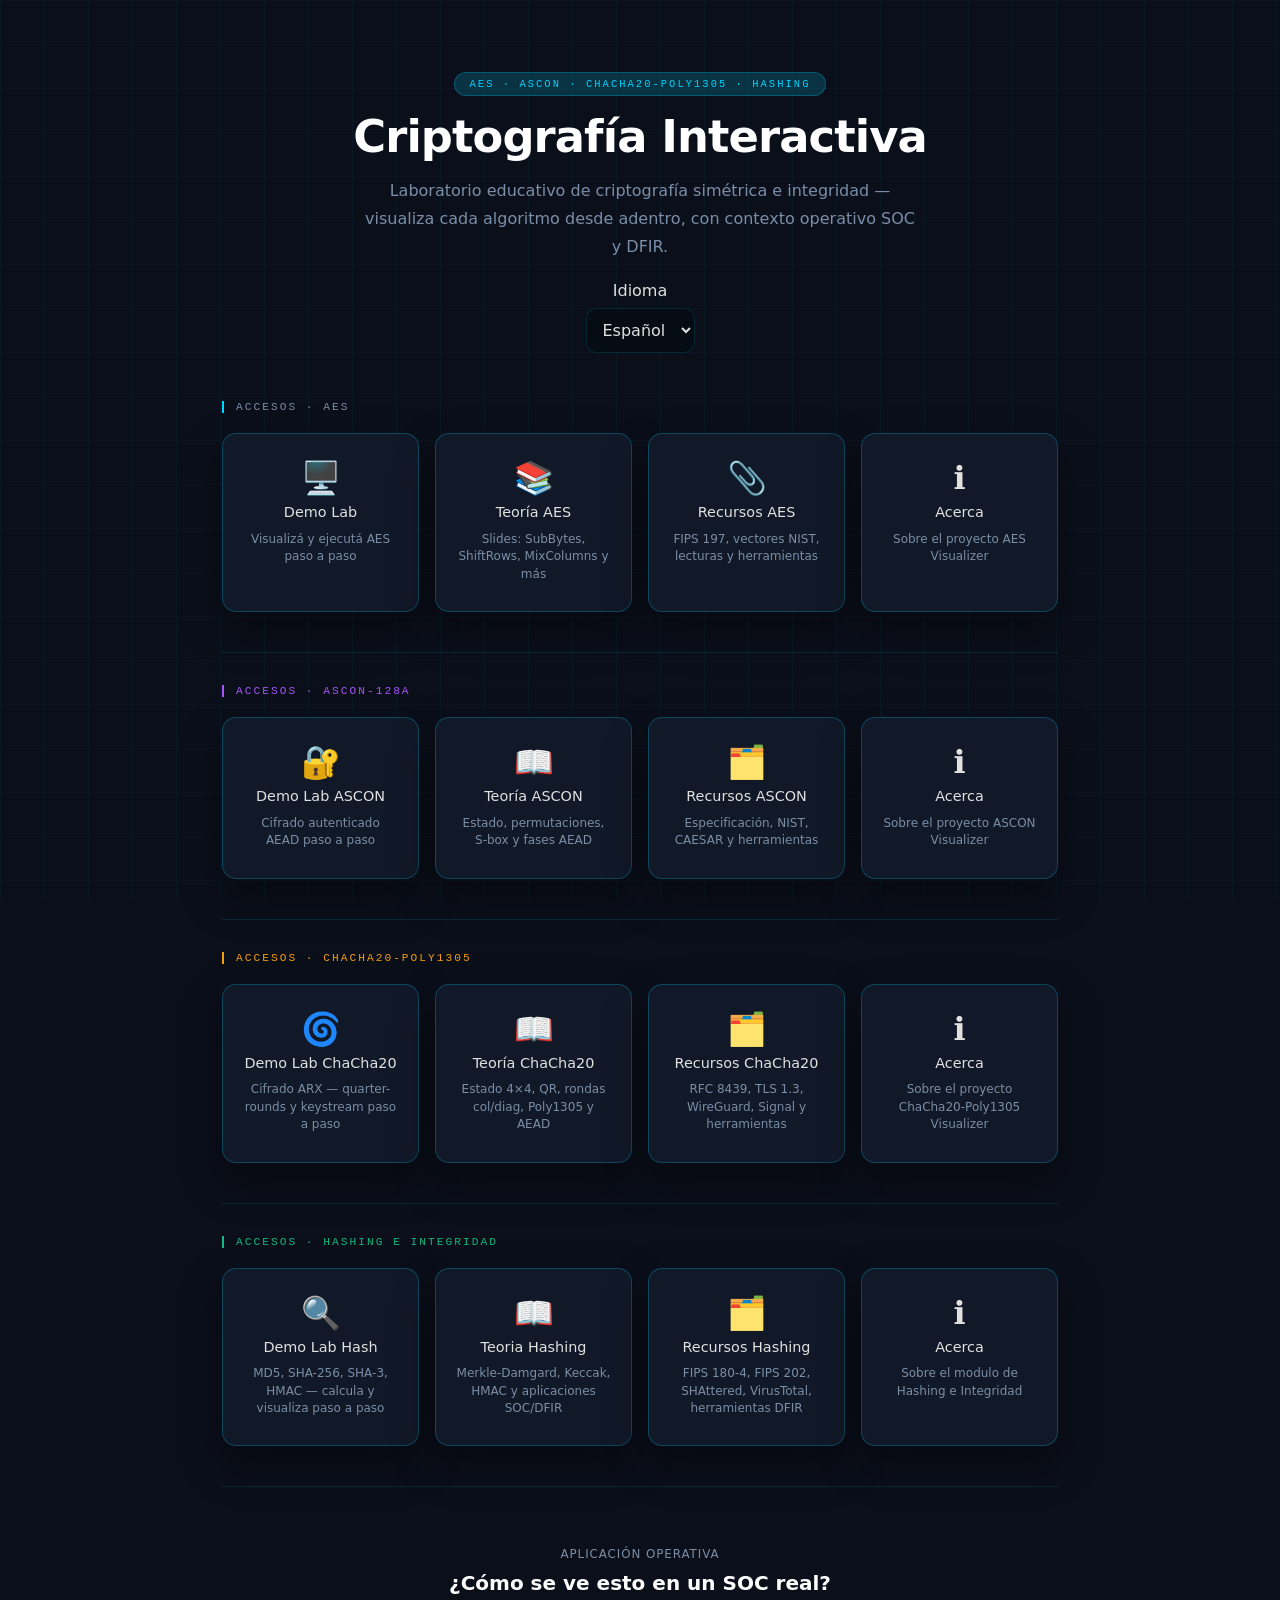
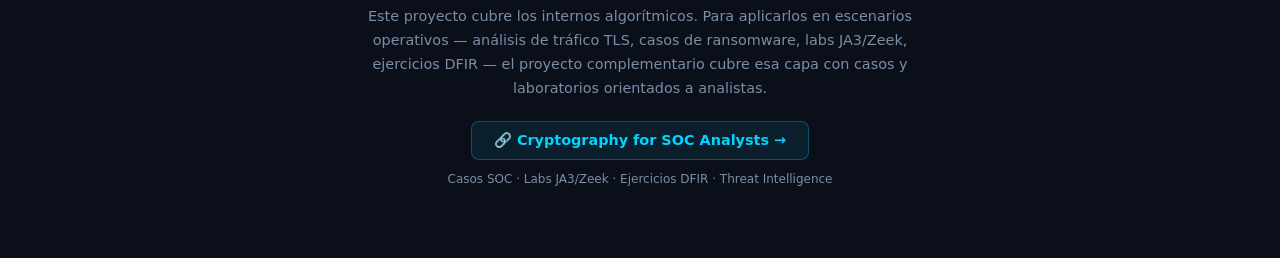
==== commit ca858925: "feat: selector ASCON-128/128a + header idioma en todos los módulos" ====
--- a/web/index.html
+++ b/web/index.html
@@ -15,9 +15,20 @@
 
     <!-- ── Sección AES ── -->
     <header class="hero">
-      <div class="hero-badge">AES &middot; ASCON &middot; ChaCha20-Poly1305 &middot; Hashing</div>
-      <h1>Criptografía Interactiva</h1>
-      <p>Laboratorio educativo de criptografía simétrica e integridad — visualiza cada algoritmo desde adentro, con contexto operativo SOC y DFIR.</p>
+      <div>
+        <div class="hero-badge">AES &middot; ASCON &middot; ChaCha20-Poly1305 &middot; Hashing</div>
+        <h1>Criptografía Interactiva</h1>
+        <p>Laboratorio educativo de criptografía simétrica e integridad — visualiza cada algoritmo desde adentro, con contexto operativo SOC y DFIR.</p>
+      </div>
+      <div class="hero-tools">
+        <label class="lang-switch">
+          <span id="langLabel">Idioma</span>
+          <select id="langSelect">
+            <option value="es">Español</option>
+            <option value="en">English</option>
+          </select>
+        </label>
+      </div>
     </header>
 
     <main>
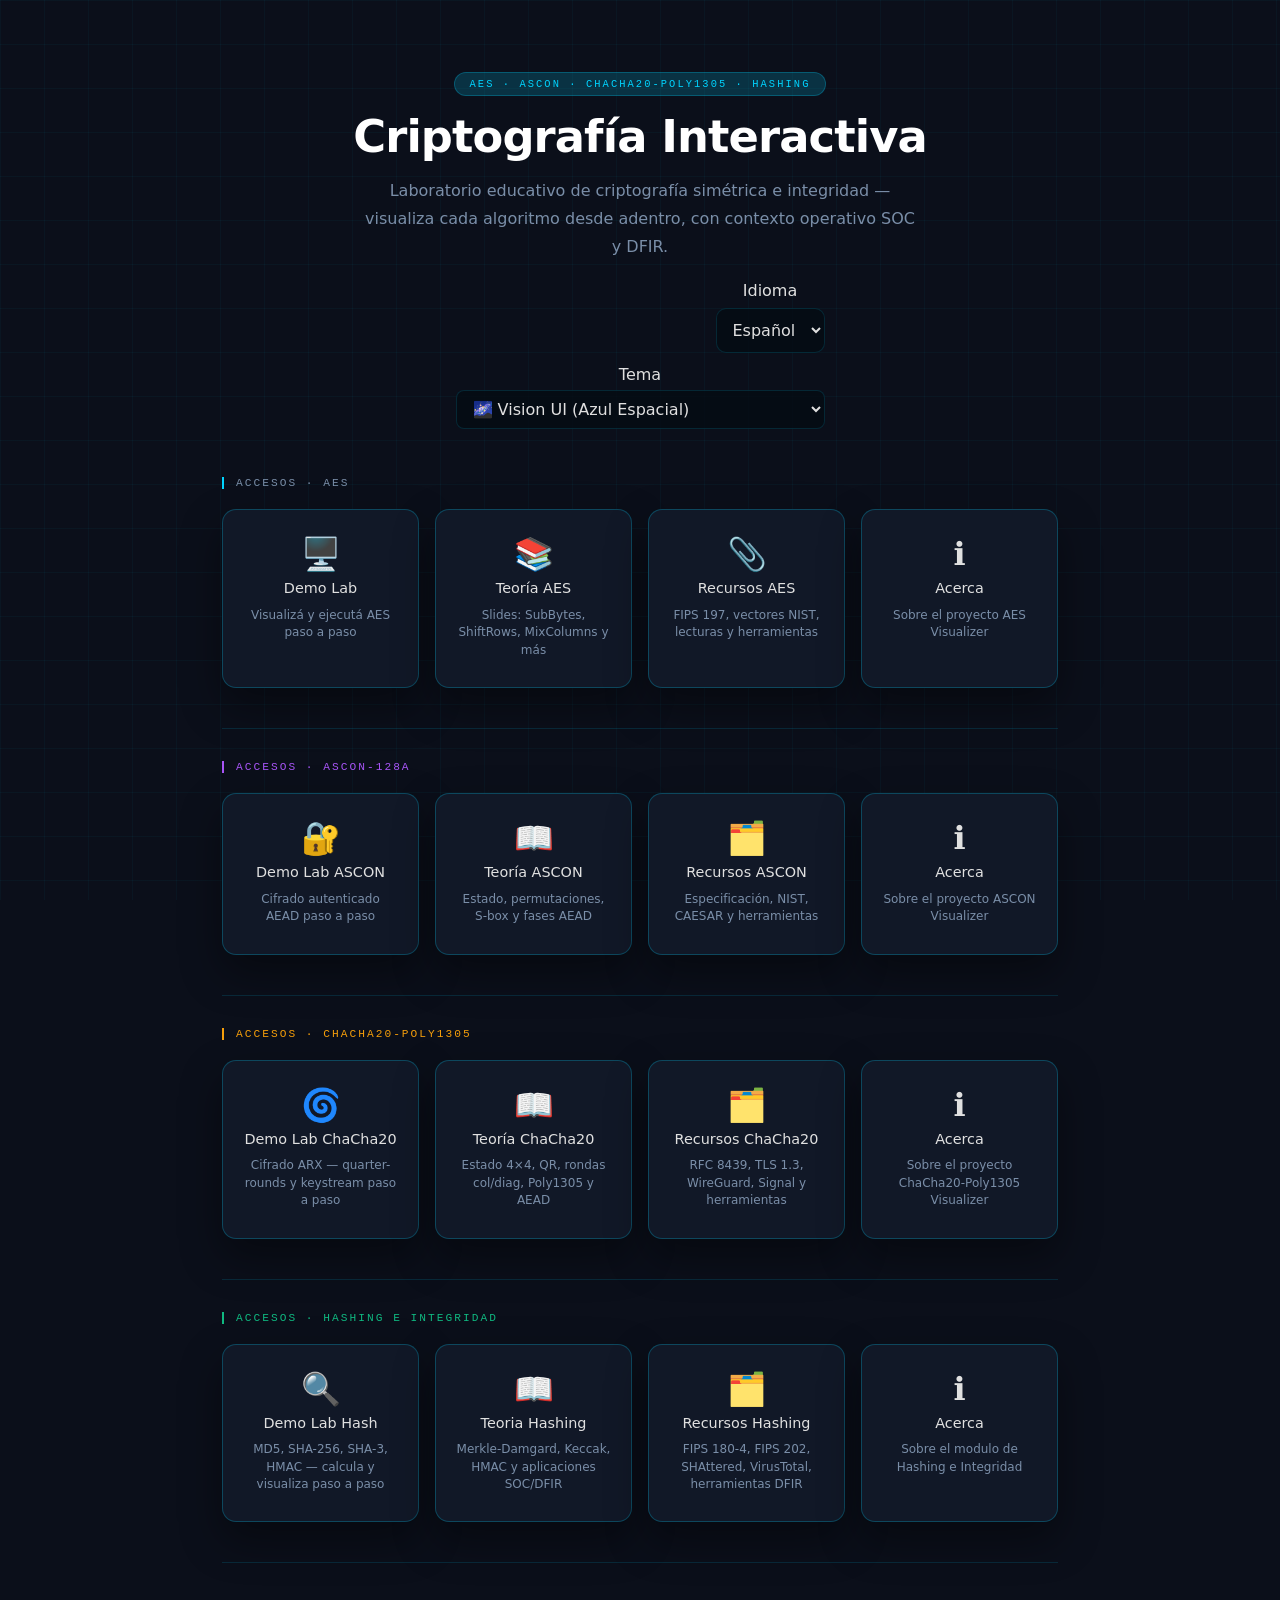
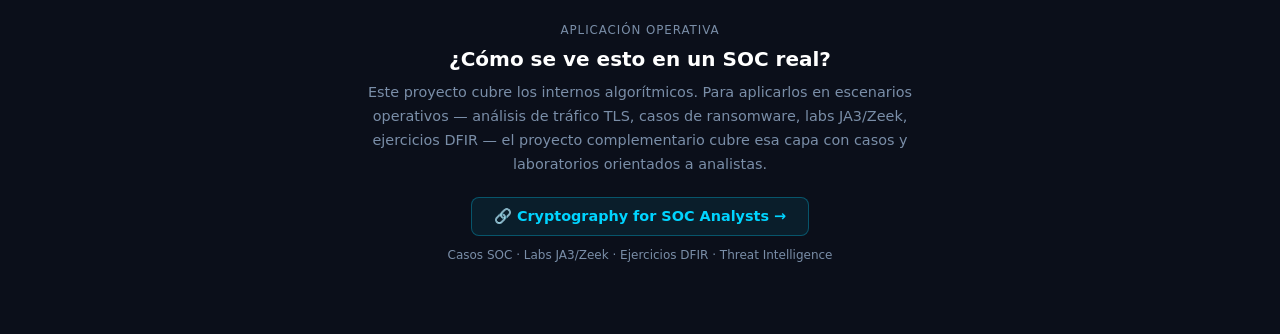
==== commit 2cd4e9af: "feat: sistema de 7 temas globales con theme-switcher.js" ====
--- a/web/index.html
+++ b/web/index.html
@@ -5,6 +5,7 @@
   <meta name="viewport" content="width=device-width, initial-scale=1.0">
   <title>Criptografía Interactiva — AES · ASCON · ChaCha20 · Hashing</title>
   <link rel="stylesheet" href="styles.css">
+  <script src="theme-switcher.js"></script>
   <script defer src="i18n.js"></script>
 </head>
 <body>
@@ -28,6 +29,10 @@
             <option value="en">English</option>
           </select>
         </label>
+        <label style="display:grid;gap:6px;">
+          <span class="ascon-mlabel">Tema</span>
+          <select data-theme-select class="theme-select" style="min-width:190px;"></select>
+        </label>
       </div>
     </header>
 
--- a/web/styles.css
+++ b/web/styles.css
@@ -1221,3 +1221,16 @@
   transition: opacity .15s;
 }
 .op-callout-link:hover { opacity: 1; }
+
+/* ── Theme system ────────────────────────────────────────────────────────── */
+:root{--field-bg:rgba(4,12,20,.78);--code-ink:var(--text);}
+[data-theme="vision-ui"]{--bg:#0b0f1a;--bg2:#111827;--panel:rgba(17,24,39,.85);--panel-strong:rgba(12,18,28,.96);--accent:#00d4ff;--accent-glow:rgba(0,212,255,.18);--accent-border:rgba(0,212,255,.25);--accent-2:#f6c177;--danger:#f17a7a;--ok:#82d173;--text:#e0e0e0;--muted:#7a8ea8;--line:rgba(0,212,255,.14);--field-bg:rgba(4,12,20,.78);--code-ink:#e0e0e0;--accent-ascon:#a855f7;--accent-ascon-glow:rgba(168,85,247,.08);--accent-ascon-border:rgba(168,85,247,.30);--accent-chacha:#f59e0b;--accent-chacha-glow:rgba(245,158,11,.18);--accent-chacha-border:rgba(245,158,11,.28);--accent-hash:#10b981;--accent-hash-glow:rgba(16,185,129,.18);--accent-hash-border:rgba(16,185,129,.28);color-scheme:dark;}
+[data-theme="midnight-aurora"]{--bg:#0f0a1a;--bg2:#1a1028;--panel:rgba(26,16,46,.85);--panel-strong:rgba(18,10,32,.96);--accent:#a78bfa;--accent-glow:rgba(167,139,250,.18);--accent-border:rgba(167,139,250,.28);--accent-2:#2dd4bf;--danger:#f08a8a;--ok:#4fd1c5;--text:#e4def7;--muted:#8b7aa8;--line:rgba(167,139,250,.14);--field-bg:rgba(10,6,22,.80);--code-ink:#e4def7;--accent-ascon:#c084fc;--accent-ascon-glow:rgba(192,132,252,.08);--accent-ascon-border:rgba(192,132,252,.30);--accent-chacha:#f59e0b;--accent-chacha-glow:rgba(245,158,11,.14);--accent-chacha-border:rgba(245,158,11,.25);--accent-hash:#2dd4bf;--accent-hash-glow:rgba(45,212,191,.14);--accent-hash-border:rgba(45,212,191,.28);color-scheme:dark;}
+[data-theme="cyberpunk-neon"]{--bg:#0a0a0f;--bg2:#12101a;--panel:rgba(20,10,25,.90);--panel-strong:rgba(12,6,16,.97);--accent:#ff3df0;--accent-glow:rgba(255,61,240,.16);--accent-border:rgba(255,61,240,.28);--accent-2:#39ff88;--danger:#ff4d6d;--ok:#39ff88;--text:#e6e6f0;--muted:#8a8aa0;--line:rgba(255,61,240,.12);--field-bg:rgba(6,4,12,.82);--code-ink:#e6e6f0;--accent-ascon:#c700e6;--accent-ascon-glow:rgba(199,0,230,.08);--accent-ascon-border:rgba(199,0,230,.28);--accent-chacha:#ffe000;--accent-chacha-glow:rgba(255,224,0,.10);--accent-chacha-border:rgba(255,224,0,.25);--accent-hash:#39ff88;--accent-hash-glow:rgba(57,255,136,.10);--accent-hash-border:rgba(57,255,136,.25);color-scheme:dark;}
+[data-theme="forest-moss"]{--bg:#10160f;--bg2:#161e14;--panel:rgba(20,28,18,.85);--panel-strong:rgba(12,18,10,.96);--accent:#7caa6d;--accent-glow:rgba(124,170,109,.18);--accent-border:rgba(124,170,109,.28);--accent-2:#d8a657;--danger:#d97757;--ok:#8bc789;--text:#dde6da;--muted:#8a9a85;--line:rgba(124,170,109,.14);--field-bg:rgba(8,12,6,.80);--code-ink:#dde6da;--accent-ascon:#9bc48a;--accent-ascon-glow:rgba(155,196,138,.08);--accent-ascon-border:rgba(155,196,138,.28);--accent-chacha:#d8a657;--accent-chacha-glow:rgba(216,166,87,.14);--accent-chacha-border:rgba(216,166,87,.28);--accent-hash:#56a86e;--accent-hash-glow:rgba(86,168,110,.14);--accent-hash-border:rgba(86,168,110,.28);color-scheme:dark;}
+[data-theme="solarized-sand"]{--bg:#f5ecd9;--bg2:#faf3e3;--panel:rgba(255,248,234,.92);--panel-strong:rgba(250,243,227,.98);--accent:#c97f4a;--accent-glow:rgba(201,127,74,.14);--accent-border:rgba(201,127,74,.30);--accent-2:#6b8f3f;--danger:#c0524a;--ok:#6b8f3f;--text:#4a3f30;--muted:#8a7a63;--line:rgba(74,63,48,.14);--field-bg:#fff8ee;--code-ink:#4a3f30;--accent-ascon:#8b5cf6;--accent-ascon-glow:rgba(139,92,246,.10);--accent-ascon-border:rgba(139,92,246,.28);--accent-chacha:#b45309;--accent-chacha-glow:rgba(180,83,9,.10);--accent-chacha-border:rgba(180,83,9,.25);--accent-hash:#047857;--accent-hash-glow:rgba(4,120,87,.10);--accent-hash-border:rgba(4,120,87,.25);color-scheme:light;}
+[data-theme="nordic-frost"]{--bg:#eef2f6;--bg2:#ffffff;--panel:rgba(255,255,255,.92);--panel-strong:rgba(245,248,252,.98);--accent:#5e81ac;--accent-glow:rgba(94,129,172,.14);--accent-border:rgba(94,129,172,.30);--accent-2:#8fbcbb;--danger:#bf616a;--ok:#8fbcbb;--text:#2e3440;--muted:#6b7785;--line:rgba(46,52,64,.12);--field-bg:#ffffff;--code-ink:#2e3440;--accent-ascon:#b48ead;--accent-ascon-glow:rgba(180,142,173,.10);--accent-ascon-border:rgba(180,142,173,.28);--accent-chacha:#d08770;--accent-chacha-glow:rgba(208,135,112,.10);--accent-chacha-border:rgba(208,135,112,.25);--accent-hash:#a3be8c;--accent-hash-glow:rgba(163,190,140,.12);--accent-hash-border:rgba(163,190,140,.25);color-scheme:light;}
+[data-theme="monochrome-slate"]{--bg:#1a1c1f;--bg2:#24272b;--panel:rgba(36,39,43,.90);--panel-strong:rgba(26,28,31,.97);--accent:#b8bcc2;--accent-glow:rgba(184,188,194,.10);--accent-border:rgba(184,188,194,.22);--accent-2:#6b9b6b;--danger:#b06a6a;--ok:#6b9b6b;--text:#d4d6d9;--muted:#7d8186;--line:rgba(184,188,194,.12);--field-bg:rgba(18,20,22,.80);--code-ink:#d4d6d9;--accent-ascon:#a89ec0;--accent-ascon-glow:rgba(168,158,192,.08);--accent-ascon-border:rgba(168,158,192,.25);--accent-chacha:#c4a96a;--accent-chacha-glow:rgba(196,169,106,.08);--accent-chacha-border:rgba(196,169,106,.22);--accent-hash:#6b9b6b;--accent-hash-glow:rgba(107,155,107,.08);--accent-hash-border:rgba(107,155,107,.22);color-scheme:dark;}
+[data-theme="solarized-sand"] .bg-grid,[data-theme="nordic-frost"] .bg-grid{background-image:linear-gradient(rgba(74,63,48,.05) 1px,transparent 1px),linear-gradient(90deg,rgba(74,63,48,.05) 1px,transparent 1px);}
+[data-theme] input,[data-theme] select{background:var(--field-bg);color:var(--code-ink);border-color:var(--line);}
+.theme-select{min-width:190px;padding:8px 12px;border-radius:8px;border:1px solid var(--line);background:var(--field-bg,rgba(4,12,20,.78));color:var(--code-ink,var(--text));font:inherit;cursor:pointer;outline:none;}
